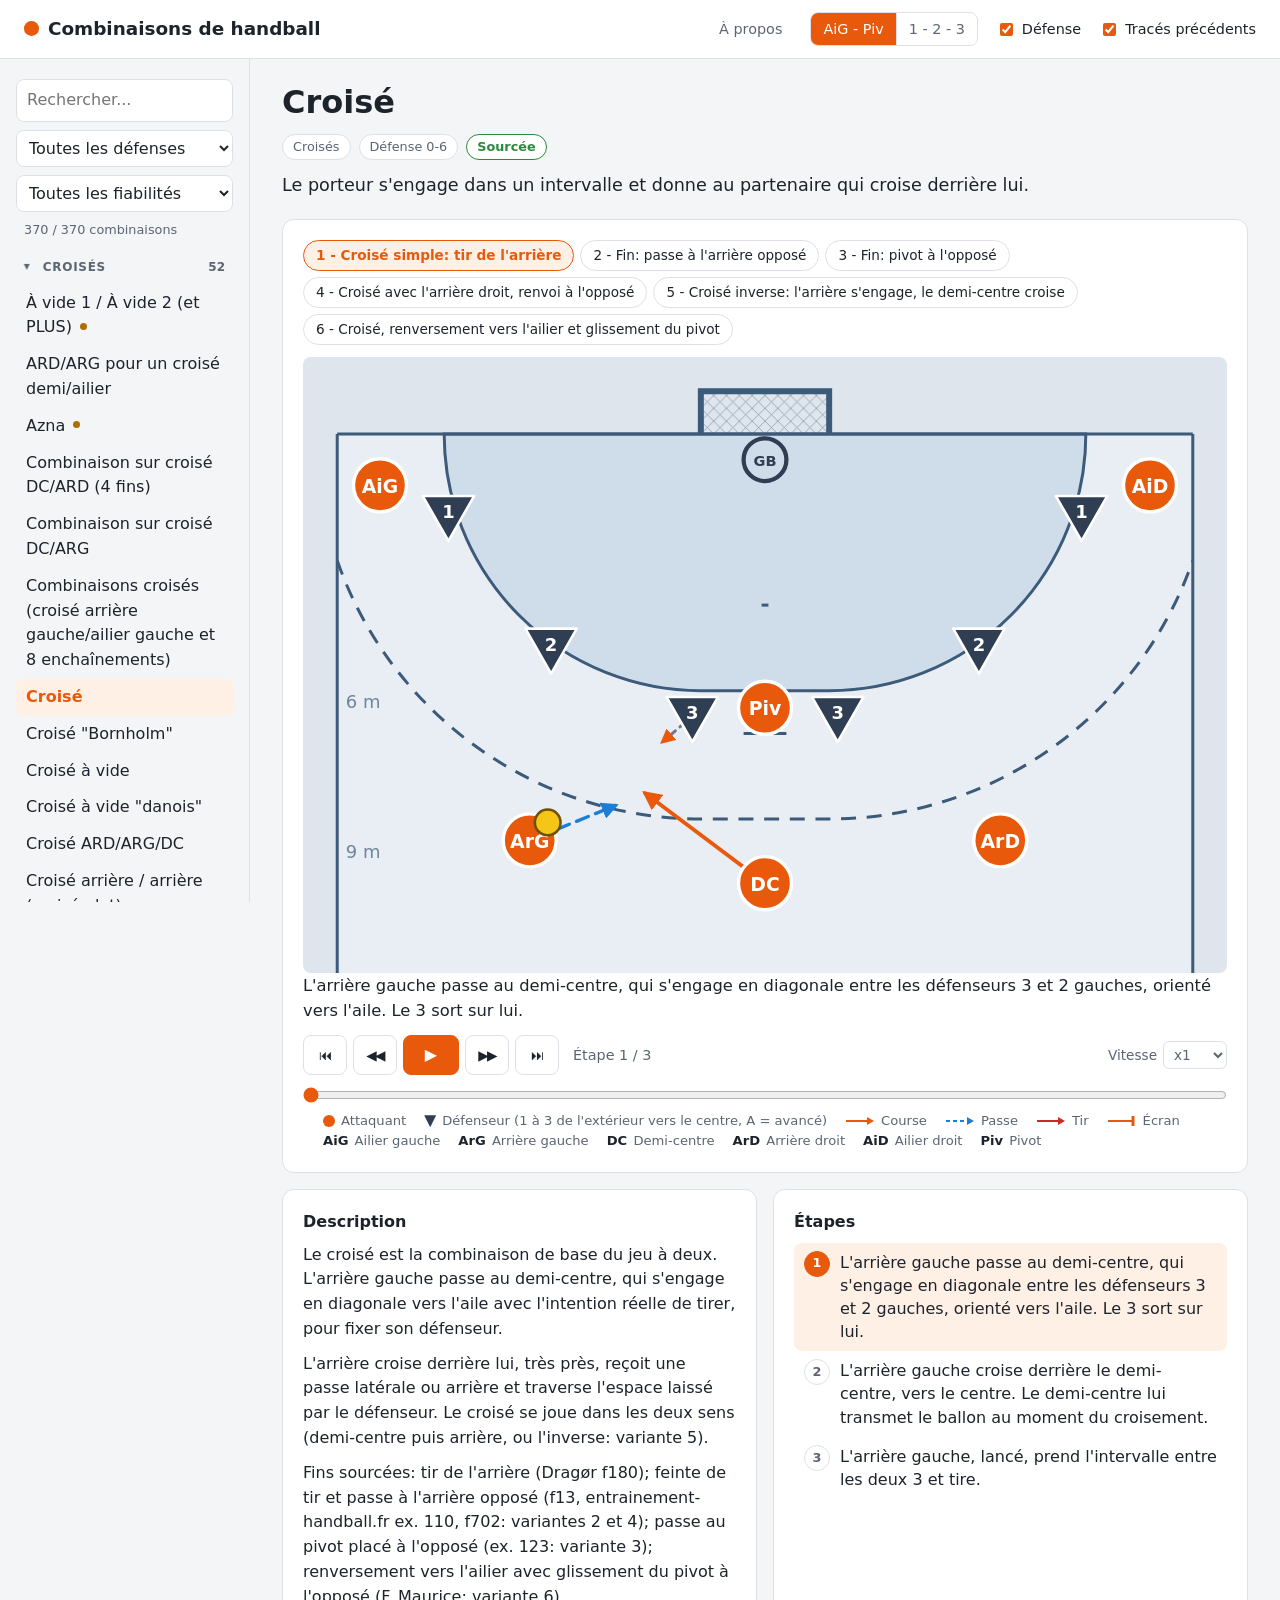
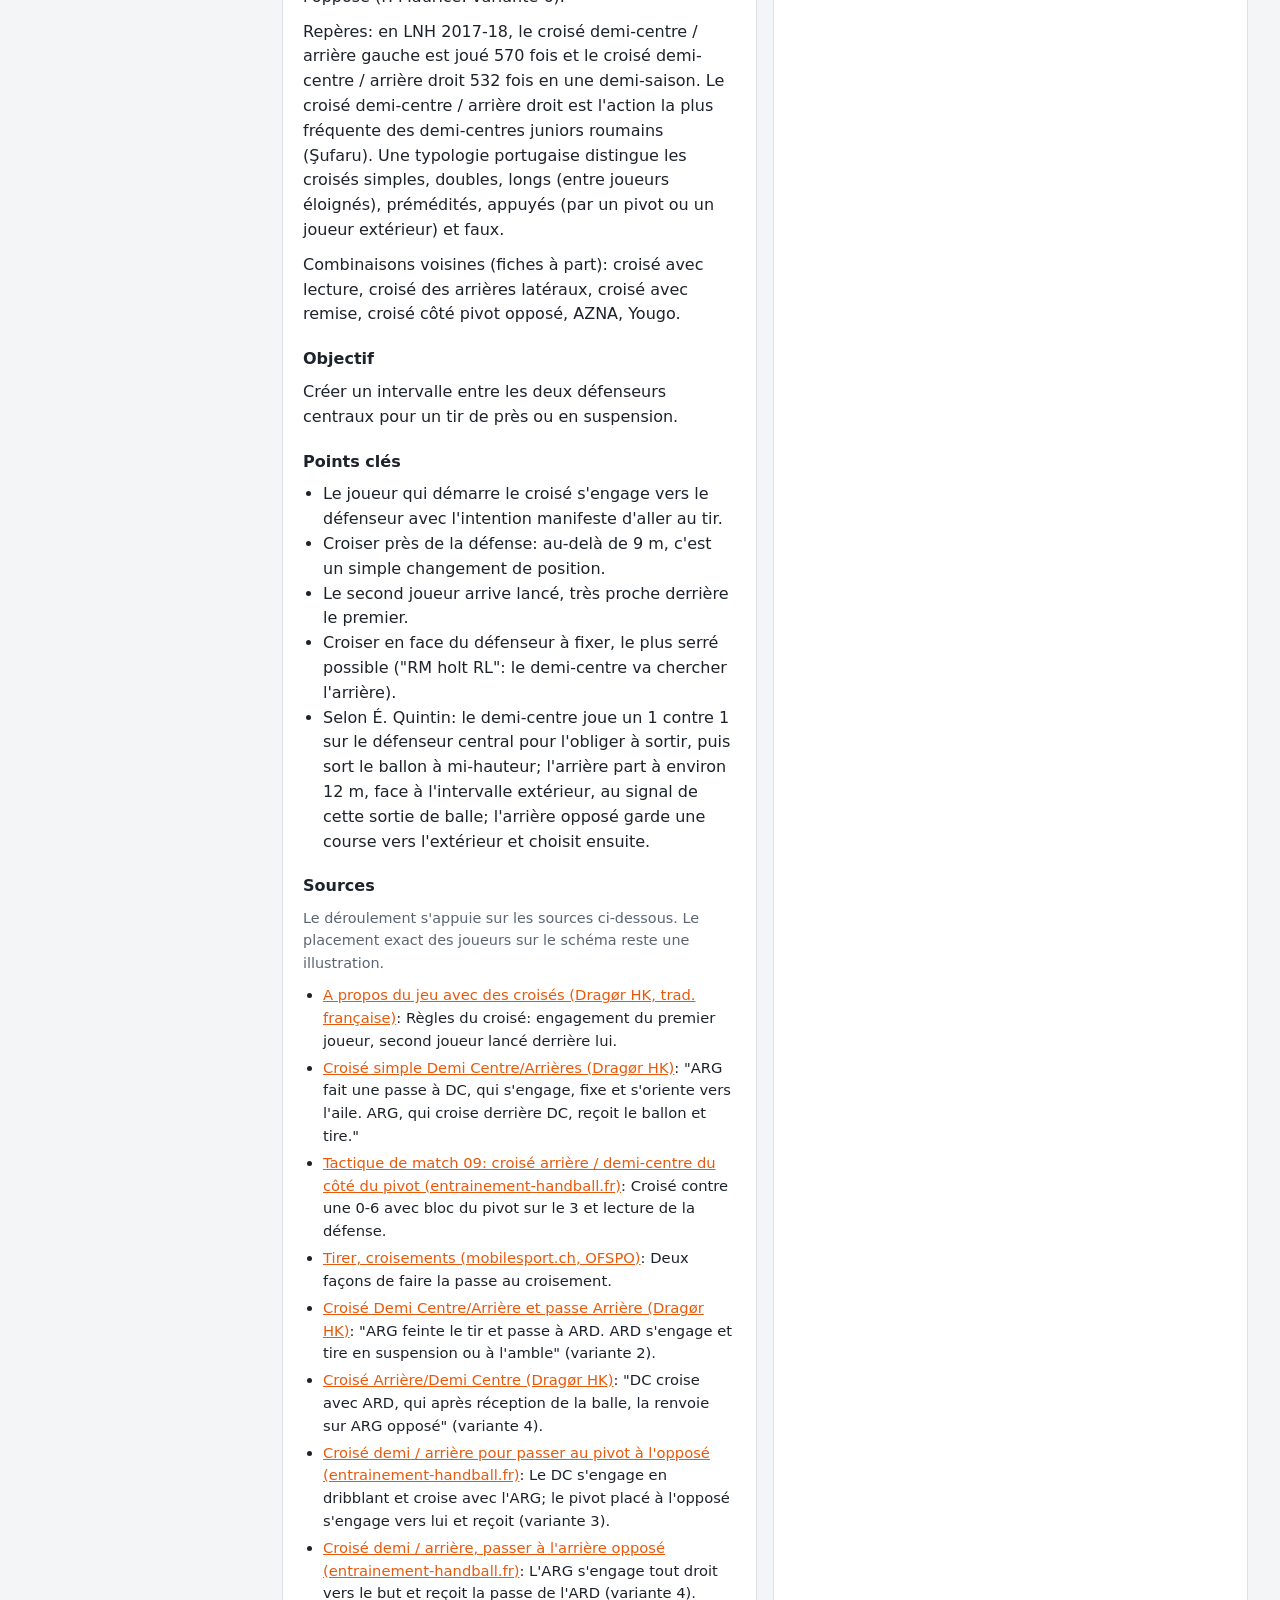
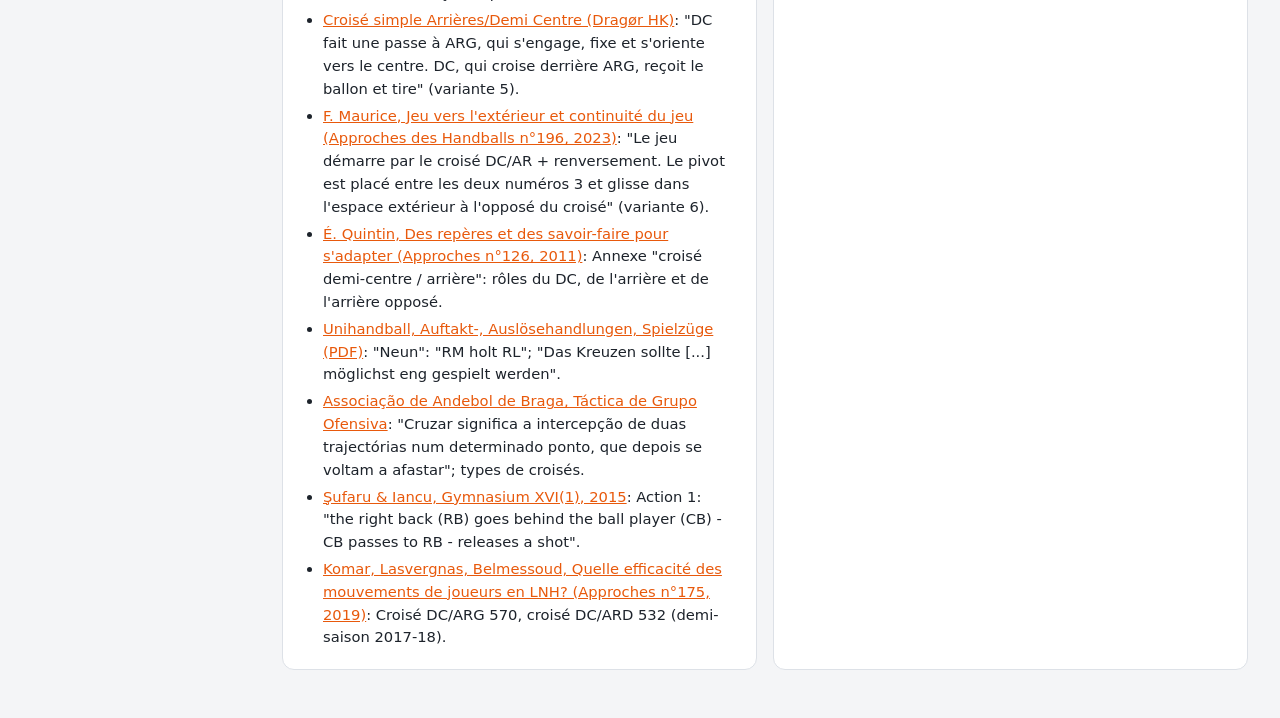
==== index.html @ 20e8c506 "Répertoire des combinaisons de handball avec schémas animés - 370 combinaisons et plus de 1000 varia" ====
<!doctype html>
<html lang="fr">
<head>
  <meta charset="utf-8">
  <meta name="viewport" content="width=device-width, initial-scale=1">
  <title>Combinaisons de handball</title>
  <meta name="description" content="Répertoire des combinaisons d'attaque en handball, avec schémas animés étape par étape.">
  <link rel="icon" href="data:image/svg+xml,<svg xmlns='http://www.w3.org/2000/svg' viewBox='0 0 32 32'><circle cx='16' cy='16' r='14' fill='%23e8590c'/><path d='M4 16h24M16 2c5 4 5 24 0 28M16 2c-5 4-5 24 0 28' stroke='white' stroke-width='2' fill='none'/></svg>">
  <link rel="stylesheet" href="css/style.css">
</head>
<body>
  <header class="entete">
    <button type="button" id="ouvrir-menu" class="bouton-menu" aria-controls="menu" aria-expanded="false">
      <svg viewBox="0 0 20 20" aria-hidden="true"><path d="M3 5h14M3 10h14M3 15h14"/></svg>
      Combinaisons
    </button>
    <h1><a href="./">Combinaisons de handball</a></h1>
    <div class="options">
      <a class="lien-a-propos" href="#a-propos">À propos</a>
      <div class="bascule" role="group" aria-label="Libellés des joueurs">
        <button type="button" data-libelles="postes">AiG - Piv</button>
        <button type="button" data-libelles="numeros">1 - 2 - 3</button>
      </div>
      <label class="case"><input type="checkbox" id="opt-defense"> Défense</label>
      <label class="case"><input type="checkbox" id="opt-traces"> <span class="long">Tracés précédents</span><span class="court">Tracés</span></label>
    </div>
  </header>

  <div class="mise-en-page">
    <nav class="menu" id="menu" aria-label="Combinaisons">
      <div class="menu-entete">
        <span>Combinaisons</span>
        <button type="button" id="fermer-menu" aria-label="Fermer la liste">
          <svg viewBox="0 0 20 20" aria-hidden="true"><path d="M5 5l10 10M15 5L5 15"/></svg>
        </button>
      </div>
      <input type="search" id="recherche" placeholder="Rechercher..." aria-label="Rechercher une combinaison">
      <select id="filtre-defense" aria-label="Filtrer par défense">
        <option value="">Toutes les défenses</option>
      </select>
      <select id="filtre-fiabilite" aria-label="Filtrer par fiabilité">
        <option value="">Toutes les fiabilités</option>
        <option value="sourcee">Sourcées</option>
        <option value="partielle">Partiellement sourcées</option>
        <option value="a-verifier">À vérifier</option>
      </select>
      <p id="compteur-liste" class="compteur-liste"></p>
      <div id="liste"></div>
      <a class="lien-a-propos-menu" href="#a-propos">À propos du site</a>
    </nav>

    <main class="contenu">
      <div id="vue-fiche">
      <div class="titre-bloc">
        <h2 id="titre"></h2>
        <p id="alias" class="alias"></p>
        <div id="meta" class="meta"></div>
        <p id="resume" class="resume"></p>
      </div>

      <section class="carte schema-carte" aria-label="Schéma animé">
        <div id="variantes" class="variantes" role="group" aria-label="Variantes"></div>
        <svg id="schema" viewBox="-10.8 -1.8 21.6 14.4" role="img" aria-label="Schéma de la combinaison sur un demi-terrain"></svg>
        <p id="texte-etape" class="texte-etape" aria-live="polite"></p>
        <div class="controles">
          <button type="button" id="debut" aria-label="Revenir au début" title="Début (Origine)">⏮</button>
          <button type="button" id="precedent" aria-label="Étape précédente" title="Étape précédente (flèche gauche)">◀◀</button>
          <button type="button" id="lecture" class="principal" aria-label="Lecture" title="Lecture / pause (Espace)">▶</button>
          <button type="button" id="suivant" aria-label="Étape suivante" title="Étape suivante (flèche droite)">▶▶</button>
          <button type="button" id="fin" aria-label="Aller à la fin" title="Fin (Fin)">⏭</button>
          <span id="compteur" class="compteur"></span>
          <label class="vitesse">Vitesse
            <select id="vitesse">
              <option value="0.5">x0,5</option>
              <option value="1">x1</option>
              <option value="1.5">x1,5</option>
              <option value="2">x2</option>
            </select>
          </label>
        </div>
        <input type="range" id="curseur" min="0" max="1" step="0.001" value="0" aria-label="Position dans l'animation">
        <ul class="legende">
          <li><span class="sym att"></span> Attaquant</li>
          <li><span class="sym def"></span> Défenseur (1 à 3 de l'extérieur vers le centre, A = avancé)</li>
          <li><svg viewBox="0 0 30 10"><line x1="1" y1="5" x2="24" y2="5" class="l-course"/><path d="M22 1 L29 5 L22 9z" class="l-course-f"/></svg> Course</li>
          <li><svg viewBox="0 0 30 10"><line x1="1" y1="5" x2="24" y2="5" class="l-passe"/><path d="M22 1 L29 5 L22 9z" class="l-passe-f"/></svg> Passe</li>
          <li><svg viewBox="0 0 30 10"><line x1="1" y1="5" x2="24" y2="5" class="l-tir"/><path d="M22 1 L29 5 L22 9z" class="l-tir-f"/></svg> Tir</li>
          <li><svg viewBox="0 0 30 10"><line x1="1" y1="5" x2="26" y2="5" class="l-course"/><line x1="26" y1="0" x2="26" y2="10" class="l-ecran"/></svg> Écran</li>
        </ul>
        <ul id="legende-postes" class="legende-postes"></ul>
      </section>

      <div class="grille">
        <section class="carte">
          <h3>Description</h3>
          <div id="description"></div>
          <h3>Objectif</h3>
          <p id="objectif"></p>
          <h3>Points clés</h3>
          <ul id="points"></ul>
          <h3>Sources</h3>
          <p id="fiabilite-texte" class="fiabilite-texte"></p>
          <ul id="sources" class="sources"></ul>
        </section>
        <section class="carte">
          <h3>Étapes</h3>
          <ol id="etapes" class="etapes"></ol>
        </section>
      </div>
      </div>

      <article id="vue-a-propos" class="a-propos" hidden>
        <h2>À propos</h2>
        <p class="resume">Ce site recense les combinaisons d'attaque placée du handball, avec pour chacune une description, ses variantes et un schéma animé étape par étape.</p>

        <div class="stats" aria-label="Contenu du site">
          <div><b data-stat="fiches"></b><span>combinaisons</span></div>
          <div><b data-stat="variantes"></b><span>variantes</span></div>
          <div><b data-stat="sourcees"></b><span>suivent une source pas à pas</span></div>
          <div><b data-stat="liens"></b><span>pages citées en source</span></div>
        </div>

        <section class="carte">
          <h3>Ce que contient le site</h3>
          <p>Les combinaisons sont rangées en <span data-stat="categories"></span> catégories: croisés, jeu avec le pivot, écrans et blocs, ailiers, circulation, systèmes complets, combinaisons à nom de pays, jeu contre les défenses 5-1, 3-2-1 et 4-2 et contre une défense individuelle, jets francs et remises en jeu, supériorité numérique (dont le 7 contre 6) et infériorité numérique.</p>
          <p>Beaucoup de combinaisons ont plusieurs fins: elles apparaissent en variantes au-dessus du schéma. Certaines variantes jouent contre une autre défense ou partent d'un autre porteur que la variante 1.</p>
        </section>

        <section class="carte">
          <h3>Lire un schéma</h3>
          <ul>
            <li>Le but est en haut. La gauche et la droite sont celles des attaquants, qui font face au but.</li>
            <li>Les attaquants sont des ronds orange. Les libellés sont au choix, en haut de la page: postes (AiG, ArG, DC, ArD, AiD, Piv) ou numéros (1 ailier gauche, 2 arrière gauche, 3 demi-centre, 4 arrière droit, 5 ailier droit, 6 pivot; 7 pour le 7e joueur de champ).</li>
            <li>Les défenseurs sont des triangles, numérotés de 1 (extérieur) à 3 (centre) de chaque côté. "A" désigne l'avancé d'une défense 5-1 ou 3-2-1, ou les deux avancés d'une 4-2. Dans les textes, "le 2 gauche" est le défenseur numéro 2 situé à la gauche de l'attaque.</li>
            <li>Flèche pleine: course. Flèche en tirets bleus: passe. Flèche rouge: tir. Trait en T au bout d'une course: écran ou bloc.</li>
            <li>Les commandes sous le schéma permettent de lire, de mettre en pause, d'avancer ou de reculer d'une étape, et le curseur de rembobiner. Au clavier: Espace, flèche gauche et flèche droite. Cliquer sur une étape de la liste la rejoue.</li>
            <li>Les joueurs exclus (supériorité ou infériorité numérique) ne sont pas affichés.</li>
          </ul>
        </section>

        <section class="carte">
          <h3>Fiabilité des fiches</h3>
          <p>Chaque fiche porte un badge:</p>
          <ul>
            <li><b class="ok">Sourcée</b>: le déroulement suit une source qui le décrit étape par étape.</li>
            <li><b class="moyen">Partiellement sourcée</b>: les sources confirment le principe, mais une partie est reconstituée (source très courte, forum, schéma illisible). La description dit ce qui a été interprété.</li>
          </ul>
          <p>Dans tous les cas:</p>
          <ul>
            <li>Le placement exact des joueurs est une illustration: les sources décrivent qui court où et qui passe à qui, rarement à quel mètre près.</li>
            <li>Beaucoup de fiches danoises et allemandes nomment les défenseurs du point de vue de la défense. Elles ont été converties vers la gauche et la droite de l'attaque. Quand le texte d'une source contredit son schéma, la fiche suit le schéma et le signale.</li>
            <li>Quelques variantes s'arrêtent sans tir, quand la source ne décrit pas de fin.</li>
            <li>Les noms varient d'un club à l'autre: une même combinaison peut porter plusieurs noms (indiqués sous le titre), et un même nom peut désigner des combinaisons différentes (signalé dans la description).</li>
          </ul>
        </section>

        <section class="carte">
          <h3>D'où viennent les combinaisons</h3>
          <ul>
            <li><b>Danemark</b>: les fiches d'entraînement du club Dragør HK (Werner Fog-Hansen), dont la plupart ont été traduites en français par des clubs français, et leurs versions danoise et anglaise.</li>
            <li><b>France</b>: la revue technique de la Fédération française de handball, "Approches du Handball" (n°108 à 214), les fiches "Tactique de match" d'entrainement-handball.fr, la série "C'est quoi...?" de Bogny Handball, des fiches de ligues et de comités.</li>
            <li><b>Allemagne</b>: handballtraining.de, les archives de handballhaus.de, des documents de formation d'entraîneurs (fédération de Bavière, Unihandball) et le forum handballecke.de.</li>
            <li><b>Espagne</b>: les travaux de Juan de Dios Román Seco et de Juan Antón, des articles de e-balonmano.com et de la fédération madrilène, l'analyse de la sélection espagnole, des forums d'entraîneurs.</li>
            <li><b>République tchèque et Europe du Nord</b>: un mémoire de l'Université Charles de Prague sur les combinaisons de 6 équipes de 1re division, des publications d'entraîneurs scandinaves et des articles scientifiques.</li>
          </ul>
          <p>Chaque fiche liste ses sources, avec un lien et ce que dit la source. Sites les plus cités:</p>
          <ul id="liste-domaines" class="domaines"></ul>
        </section>

        <section class="carte">
          <h3>Limites</h3>
          <ul>
            <li>Les numéros 1 à 107 d'"Approches du Handball", les fiches payantes d'entrainement-handball.fr et les vidéos n'ont pas pu être exploités.</li>
            <li>Certains liens (forum balonmano.mforos.com, calheat.com) refusent les robots mais s'ouvrent normalement dans un navigateur. Les pages de handballhaus.de, site fermé, sont citées via leurs archives.</li>
            <li>Des combinaisons sont citées par leur nom dans les sources, sans description exploitable. Elles n'ont donc pas de fiche:</li>
          </ul>
          <p class="noms-sans-fiche">La Pamela, La Hongroise, La Banban, Göteborg, La Peaky, Yago Ciseaux, La Six à gauche (entrainement-handball.fr); Hep, London, Essen, Centrale, Islandais, Spanish, Double espagnol, criss/cross, Serbe, Sousse, Sortie poste pivot ("Approches du Handball"); la danesa, la polaca, fai-fai (forum espagnol); Check-Kreuzen, Polen H10, Freiwurf Tschechoslowakei 1970, Leipzig D09, Rostock rotieren 2 à 7, Russe, Jugo, Döner (sources allemandes); Kung-Fu arrière-ailier et ailier-arrière, et une dizaine d'autres fiches payantes.</p>
          <p>Si tu connais l'une d'elles, ou si une fiche ne correspond pas à ce qui se joue dans ton club, signale-le.</p>
        </section>

        <section class="carte">
          <h3>Proposer une correction</h3>
          <p>Les données du site sont dans le dépôt GitHub: <a href="https://github.com/cesar-lizurey/combinaisons-handball">github.com/cesar-lizurey/combinaisons-handball</a>. Pour signaler une erreur, proposer une variante ou une combinaison manquante, ouvre un ticket dans <a href="https://github.com/cesar-lizurey/combinaisons-handball/issues">l'onglet "Issues"</a>, en précisant la fiche et, si possible, ta source. Le README du dépôt explique le format des fiches.</p>
        </section>
      </article>
    </main>
  </div>

  <script src="js/config.js"></script>
  <script src="js/combinaisons.js"></script>
  <!-- Lots supplémentaires: chaque fichier fait window.COMBINAISONS.push(...) -->
  <script src="js/donnees/lot-1a.js"></script>
  <script src="js/donnees/lot-2.js"></script>
  <script src="js/donnees/lot-3a.js"></script>
  <script src="js/donnees/lot-4a.js"></script>
  <script src="js/donnees/lot-5a.js"></script>
  <script src="js/donnees/lot-6a.js"></script>
  <script src="js/donnees/lot-7a.js"></script>
  <script src="js/donnees/lot-9a.js"></script>
  <script src="js/donnees/lot-8a.js"></script>
  <script src="js/donnees/lot-7b.js"></script>
  <script src="js/donnees/lot-1b.js"></script>
  <script src="js/donnees/lot-9b.js"></script>
  <script src="js/donnees/lot-8b.js"></script>
  <script src="js/donnees/lot-6b.js"></script>
  <script src="js/donnees/lot-5b.js"></script>
  <script src="js/donnees/lot-3b.js"></script>
  <script src="js/donnees/lot-4b.js"></script>
  <script src="js/app.js"></script>
</body>
</html>
---- css/style.css ----
:root {
  --fond: #f4f5f7;
  --surface: #ffffff;
  --texte: #1d232b;
  --texte-doux: #5b6573;
  --bordure: #dde1e7;
  --accent: #e8590c;
  --accent-doux: #fff0e6;

  --sol: #e9eef4;
  --sol-ext: #dfe5ec;
  --zone: #cfdcea;
  --ligne: #3c5a7a;
  --attaque: #e8590c;
  --attaque-texte: #ffffff;
  --defense: #2f3e52;
  --defense-texte: #ffffff;
  --ballon: #f5c518;
  --ballon-bord: #6b5300;
  --passe: #1c7ed6;
  --tir: #c92a2a;
  --course-def: #6c7a8c;
  --ok: #2b8a3e;
  --moyen: #b06d00;
  --alerte: #c92a2a;
}

@media (prefers-color-scheme: dark) {
  :root:not([data-theme="light"]) {
    --fond: #12161c;
    --surface: #1b2129;
    --texte: #e6e9ee;
    --texte-doux: #9aa5b3;
    --bordure: #2c3540;
    --accent: #ff8a3d;
    --accent-doux: #3a2617;

    --sol: #1f2a36;
    --sol-ext: #18212b;
    --zone: #284057;
    --ligne: #a9c1db;
    --attaque: #ff7a2e;
    --attaque-texte: #1a1009;
    --defense: #c9d3df;
    --defense-texte: #18212b;
    --ballon: #ffd43b;
    --ballon-bord: #2b2200;
    --passe: #4dabf7;
    --tir: #ff6b6b;
    --course-def: #8b98a8;
    --ok: #69db7c;
    --moyen: #ffc078;
    --alerte: #ff8787;
  }
}

:root[data-theme="dark"] {
  --fond: #12161c;
  --surface: #1b2129;
  --texte: #e6e9ee;
  --texte-doux: #9aa5b3;
  --bordure: #2c3540;
  --accent: #ff8a3d;
  --accent-doux: #3a2617;
  --sol: #1f2a36;
  --sol-ext: #18212b;
  --zone: #284057;
  --ligne: #a9c1db;
  --attaque: #ff7a2e;
  --attaque-texte: #1a1009;
  --defense: #c9d3df;
  --defense-texte: #18212b;
  --ballon: #ffd43b;
  --ballon-bord: #2b2200;
  --passe: #4dabf7;
  --tir: #ff6b6b;
  --course-def: #8b98a8;
  --ok: #69db7c;
  --moyen: #ffc078;
  --alerte: #ff8787;
}

* { box-sizing: border-box; }

body {
  margin: 0;
  background: var(--fond);
  color: var(--texte);
  font: 16px/1.55 system-ui, -apple-system, "Segoe UI", Roboto, sans-serif;
}

button, input, select { font: inherit; color: inherit; }

/* ---------- En-tête ---------- */

.entete {
  display: flex;
  flex-wrap: wrap;
  align-items: center;
  justify-content: space-between;
  gap: 12px 24px;
  padding: 12px 24px;
  background: var(--surface);
  border-bottom: 1px solid var(--bordure);
  position: sticky;
  top: 0;
  z-index: 10;
}
.entete h1 { margin: 0; font-size: 1.15rem; }
.entete h1 a { color: inherit; text-decoration: none; }
.entete h1 a::before {
  content: "";
  display: inline-block;
  width: 0.8em; height: 0.8em;
  margin-right: 0.5em;
  border-radius: 50%;
  background: var(--accent);
  vertical-align: -0.05em;
}
.options { display: flex; flex-wrap: wrap; align-items: center; gap: 10px 18px; }

.bascule { display: inline-flex; border: 1px solid var(--bordure); border-radius: 8px; overflow: hidden; }
.bascule button {
  border: 0; background: transparent; padding: 5px 12px; cursor: pointer;
  font-size: 0.9rem; color: var(--texte-doux);
}
.bascule button + button { border-left: 1px solid var(--bordure); }
.bascule button[aria-pressed="true"] { background: var(--accent); color: #fff; }

.case { display: inline-flex; align-items: center; gap: 6px; font-size: 0.9rem; cursor: pointer; }
.case input { accent-color: var(--accent); }

/* ---------- Mise en page ---------- */

.mise-en-page {
  display: grid;
  grid-template-columns: 250px minmax(0, 1fr);
  max-width: 1280px;
  margin: 0 auto;
}

.menu {
  position: sticky;
  top: 57px;
  align-self: start;
  height: calc(100vh - 57px);
  overflow-y: auto;
  padding: 20px 16px;
  border-right: 1px solid var(--bordure);
}
.menu input[type="search"] {
  width: 100%;
  padding: 8px 10px;
  border: 1px solid var(--bordure);
  border-radius: 8px;
  background: var(--surface);
}
.menu select {
  width: 100%;
  margin-top: 8px;
  padding: 7px 8px;
  border: 1px solid var(--bordure);
  border-radius: 8px;
  background: var(--surface);
}
.compteur-liste { margin: 8px 8px 0; font-size: 0.8rem; color: var(--texte-doux); }
.menu summary {
  display: flex;
  align-items: center;
  justify-content: space-between;
  gap: 8px;
  margin: 14px 0 4px;
  padding: 4px 8px;
  border-radius: 6px;
  cursor: pointer;
  font-size: 0.75rem;
  font-weight: 700;
  text-transform: uppercase;
  letter-spacing: 0.06em;
  color: var(--texte-doux);
  list-style: none;
}
.menu summary::-webkit-details-marker { display: none; }
.menu summary::before { content: "▸"; margin-right: 4px; transition: transform 0.15s; }
.menu details[open] > summary::before { transform: rotate(90deg); }
.menu summary span:first-child { flex: 1; }
.menu summary:hover { background: var(--sol); }
.menu summary .nb { font-weight: 600; letter-spacing: 0; }
.menu ul { list-style: none; margin: 0; padding: 0; }
.menu a {
  display: block;
  padding: 6px 10px;
  border-radius: 6px;
  color: inherit;
  text-decoration: none;
}
.menu a:hover { background: var(--sol); }
.menu a[aria-current="true"] { background: var(--accent-doux); color: var(--accent); font-weight: 600; }
.menu .vide { color: var(--texte-doux); font-size: 0.9rem; padding: 0 8px; }

.contenu { padding: 24px 32px 48px; min-width: 0; }

.titre-bloc h2 { margin: 0; font-size: 2rem; line-height: 1.2; }
.alias { margin: 4px 0 0; color: var(--texte-doux); font-style: italic; }
.meta { display: flex; flex-wrap: wrap; gap: 8px; margin: 12px 0; }
.puce {
  padding: 2px 10px;
  border-radius: 999px;
  border: 1px solid var(--bordure);
  font-size: 0.8rem;
  color: var(--texte-doux);
  background: var(--surface);
}
.puce.fiabilite { cursor: pointer; font-weight: 600; }
.puce.fiabilite.sourcee { color: var(--ok); border-color: var(--ok); }
.puce.fiabilite.partielle { color: var(--moyen); border-color: var(--moyen); }
.puce.fiabilite.a-verifier { color: var(--alerte); border-color: var(--alerte); }

.menu .marque {
  display: inline-block;
  width: 7px; height: 7px;
  margin-left: 8px;
  border-radius: 50%;
  vertical-align: 0.15em;
}
.marque.partielle { background: var(--moyen); }
.marque.a-verifier { background: var(--alerte); }

.fiabilite-texte { color: var(--texte-doux); font-size: 0.9rem; }
.sources { font-size: 0.92rem; }
.sources li + li { margin-top: 4px; }
.sources a { color: var(--accent); }

.resume { font-size: 1.1rem; margin: 0 0 20px; max-width: 70ch; }

.carte {
  background: var(--surface);
  border: 1px solid var(--bordure);
  border-radius: 12px;
  padding: 20px;
}
.carte h3 { margin: 0 0 8px; font-size: 1rem; }
.carte h3:not(:first-child) { margin-top: 20px; }
.carte p { margin: 0 0 10px; }
.carte ul { margin: 0; padding-left: 20px; }
.carte ul + p { margin-top: 12px; }

.grille {
  display: grid;
  grid-template-columns: repeat(2, minmax(0, 1fr));
  gap: 16px;
  margin-top: 16px;
}

/* ---------- Schéma ---------- */

.variantes { display: flex; flex-wrap: wrap; gap: 6px; margin-bottom: 12px; }
.variantes[hidden] { display: none; }
.variantes button {
  border: 1px solid var(--bordure);
  background: transparent;
  border-radius: 999px;
  padding: 4px 12px;
  font-size: 0.85rem;
  cursor: pointer;
}
.variantes button[aria-pressed="true"] { border-color: var(--accent); background: var(--accent-doux); color: var(--accent); font-weight: 600; }

#schema { display: block; width: 100%; height: auto; border-radius: 8px; user-select: none; }

.sol-ext { fill: var(--sol-ext); }
.sol { fill: var(--sol); }
.zone { fill: var(--zone); stroke: var(--ligne); stroke-width: 0.07; }
.ligne { fill: none; stroke: var(--ligne); stroke-width: 0.07; }
.ligne.neuf { stroke-dasharray: 0.35 0.25; }
.but { fill: url(#filet); }
.filet { stroke: var(--ligne); stroke-width: 0.02; opacity: 0.5; }
.poteaux { fill: none; stroke: var(--ligne); stroke-width: 0.14; }
.cote { font-size: 0.42px; fill: var(--ligne); opacity: 0.7; }

.traces path, .traces line { fill: none; stroke-linecap: round; }
.course.att { stroke: var(--attaque); stroke-width: 0.09; }
.course.def { stroke: var(--course-def); stroke-width: 0.07; stroke-dasharray: 0.12 0.14; }
.passe { stroke: var(--passe); stroke-width: 0.08; stroke-dasharray: 0.3 0.18; }
.tir { stroke: var(--tir); stroke-width: 0.1; }
.ecran { stroke: var(--attaque); stroke-width: 0.16; }
.mk-course { fill: var(--attaque); }
.mk-passe { fill: var(--passe); }
.mk-tir { fill: var(--tir); }
.traces.anciennes { opacity: 0.22; }

.joueur text {
  text-anchor: middle;
  dominant-baseline: central;
  font-weight: 700;
  pointer-events: none;
}
.attaquant circle { fill: var(--attaque); stroke: var(--surface); stroke-width: 0.08; }
.attaquant text { fill: var(--attaque-texte); font-size: 0.44px; }
#schema.numeros .attaquant text { font-size: 0.62px; }
.defenseur path { fill: var(--defense); stroke: var(--surface); stroke-width: 0.06; }
.defenseur text { fill: var(--defense-texte); font-size: 0.42px; }
.gardien circle { fill: none; stroke: var(--defense); stroke-width: 0.1; }
.gardien text { fill: var(--defense); font-size: 0.34px; }
.sans-defense .defenseur, .sans-defense .gardien { display: none; }

.ballon { fill: var(--ballon); stroke: var(--ballon-bord); stroke-width: 0.06; }

.texte-etape {
  min-height: 3.2em;
  margin: 14px 0 8px;
  font-size: 1.02rem;
}

.controles { display: flex; flex-wrap: wrap; align-items: center; gap: 6px; }
.controles button {
  min-width: 44px;
  height: 40px;
  padding: 0 10px;
  border: 1px solid var(--bordure);
  border-radius: 8px;
  background: var(--surface);
  cursor: pointer;
  font-size: 0.85rem;
  letter-spacing: -0.12em;
}
.controles button:hover { border-color: var(--accent); }
.controles button.principal { background: var(--accent); border-color: var(--accent); color: #fff; min-width: 56px; letter-spacing: 0; font-size: 1rem; }
.compteur { margin-left: 8px; color: var(--texte-doux); font-variant-numeric: tabular-nums; font-size: 0.9rem; }
.vitesse { margin-left: auto; font-size: 0.85rem; color: var(--texte-doux); display: inline-flex; align-items: center; gap: 6px; }
.vitesse select { padding: 4px 6px; border: 1px solid var(--bordure); border-radius: 6px; background: var(--surface); }

#curseur { width: 100%; margin: 12px 0 4px; accent-color: var(--accent); }

.legende, .legende-postes {
  display: flex;
  flex-wrap: wrap;
  gap: 6px 18px;
  list-style: none;
  margin: 10px 0 0;
  padding: 0;
  font-size: 0.82rem;
  color: var(--texte-doux);
}
.legende li { display: inline-flex; align-items: center; gap: 6px; }
.legende svg { width: 30px; height: 10px; }
.legende .sym { display: inline-block; width: 12px; height: 12px; }
.legende .sym.att { background: var(--attaque); border-radius: 50%; }
.legende .sym.def { background: var(--defense); clip-path: polygon(0 0, 100% 0, 50% 100%); }
.l-course { stroke: var(--attaque); stroke-width: 2; }
.l-course-f { fill: var(--attaque); }
.l-passe { stroke: var(--passe); stroke-width: 2; stroke-dasharray: 4 3; }
.l-passe-f { fill: var(--passe); }
.l-tir { stroke: var(--tir); stroke-width: 2; }
.l-tir-f { fill: var(--tir); }
.l-ecran { stroke: var(--attaque); stroke-width: 3; }
.legende-postes b { color: var(--texte); margin-right: 2px; }

/* ---------- Étapes ---------- */

.etapes { margin: 0; padding: 0; list-style: none; counter-reset: etape; }
.etapes li { counter-increment: etape; }
.etapes button {
  display: flex;
  gap: 10px;
  width: 100%;
  text-align: left;
  padding: 8px 10px;
  border: 0;
  border-radius: 8px;
  background: transparent;
  cursor: pointer;
  line-height: 1.45;
}
.etapes button::before {
  content: counter(etape);
  flex: none;
  width: 24px; height: 24px;
  border-radius: 50%;
  display: grid;
  place-items: center;
  font-size: 0.8rem;
  font-weight: 700;
  border: 1px solid var(--bordure);
  color: var(--texte-doux);
}
.etapes button:hover { background: var(--sol); }
.etapes li.faite button::before { background: var(--sol); }
.etapes li.active button { background: var(--accent-doux); }
.etapes li.active button::before { background: var(--accent); border-color: var(--accent); color: #fff; }

/* ---------- À propos ---------- */

.lien-a-propos {
  color: var(--texte-doux);
  text-decoration: none;
  font-size: 0.9rem;
  padding: 5px 10px;
  border-radius: 8px;
}
.lien-a-propos:hover { color: var(--texte); background: var(--sol); }
.lien-a-propos[aria-current="true"] { color: var(--accent); background: var(--accent-doux); font-weight: 600; }

.a-propos { max-width: 860px; }
.a-propos h2 { margin: 0 0 8px; font-size: 2rem; }
.a-propos .carte + .carte { margin-top: 16px; }
.a-propos .carte ul { padding-left: 20px; }
.a-propos .carte li + li { margin-top: 6px; }
.a-propos a { color: var(--accent); }
.a-propos b.ok { color: var(--ok); }
.a-propos b.moyen { color: var(--moyen); }

.stats {
  display: grid;
  grid-template-columns: repeat(4, minmax(0, 1fr));
  gap: 12px;
  margin: 0 0 20px;
}
.stats > div {
  background: var(--surface);
  border: 1px solid var(--bordure);
  border-radius: 12px;
  padding: 14px 16px;
}
.stats b { display: block; font-size: 1.8rem; line-height: 1.1; color: var(--accent); font-variant-numeric: tabular-nums; }
.stats span { font-size: 0.85rem; color: var(--texte-doux); }

.a-propos .domaines {
  list-style: none;
  padding: 0;
  display: grid;
  grid-template-columns: repeat(2, minmax(0, 1fr));
  gap: 4px 24px;
  font-size: 0.9rem;
}
.a-propos .domaines li { display: flex; justify-content: space-between; gap: 8px; margin: 0; border-bottom: 1px solid var(--bordure); padding: 3px 0; }
.a-propos .domaines li + li { margin-top: 0; }
.a-propos .domaines .nb, .a-propos .domaines .autres { color: var(--texte-doux); }
.noms-sans-fiche { font-size: 0.9rem; color: var(--texte-doux); }

/* ---------- Liste en plein écran (mobile) ---------- */

.bouton-menu, .menu-entete, .lien-a-propos-menu, .case .court { display: none; }
.bouton-menu svg, .menu-entete svg {
  width: 20px; height: 20px;
  fill: none; stroke: currentColor; stroke-width: 2; stroke-linecap: round;
}

/* ---------- Petits écrans ---------- */

@media (max-width: 900px) {
  .mise-en-page { grid-template-columns: minmax(0, 1fr); }

  .entete { padding: 10px 16px; position: static; gap: 10px 12px; }
  .entete h1 { font-size: 1rem; flex: 1; min-width: 0; }
  .bouton-menu {
    display: inline-flex;
    align-items: center;
    gap: 8px;
    height: 44px;
    padding: 0 14px;
    border: 1px solid var(--bordure);
    border-radius: 10px;
    background: var(--surface);
    font-weight: 600;
    cursor: pointer;
  }
  .options { width: 100%; justify-content: space-between; gap: 8px; }
  .options .lien-a-propos { display: none; }
  .bascule button { min-height: 40px; }
  .case { min-height: 40px; }
  .case .long { display: none; }
  .case .court { display: inline; }

  /* La liste devient un panneau plein écran, ouvert par le bouton « Combinaisons ». */
  .menu {
    display: none;
    position: fixed;
    inset: 0;
    z-index: 30;
    height: 100%;
    overflow-y: auto;
    padding: 0 16px 32px;
    border: 0;
    background: var(--fond);
  }
  body.menu-ouvert { overflow: hidden; }
  body.menu-ouvert .menu { display: block; }
  .menu-entete {
    display: flex;
    align-items: center;
    justify-content: space-between;
    position: sticky;
    top: 0;
    z-index: 1;
    margin: 0 -16px 8px;
    padding: 8px 8px 8px 16px;
    background: var(--fond);
    border-bottom: 1px solid var(--bordure);
    font-weight: 700;
  }
  #fermer-menu {
    width: 44px; height: 44px;
    display: grid; place-items: center;
    border: 0; border-radius: 10px;
    background: transparent;
    cursor: pointer;
  }
  .menu input[type="search"], .menu select { min-height: 44px; }
  .menu input[type="search"] { position: sticky; top: 61px; z-index: 1; box-shadow: 0 -8px 0 var(--fond), 0 8px 0 var(--fond); }
  .menu a { display: flex; align-items: center; min-height: 44px; padding: 8px 10px; }
  .menu summary { min-height: 44px; margin: 6px 0 2px; }
  .lien-a-propos-menu { display: block; margin-top: 20px; color: var(--accent); }

  .contenu { padding: 16px 16px 40px; }
  .titre-bloc h2 { font-size: 1.6rem; }
  .resume { font-size: 1rem; margin-bottom: 14px; }

  /* Schéma sur toute la largeur, variantes sur une ligne qui défile. */
  .schema-carte { margin: 0 -16px; padding: 12px 8px 16px; border-radius: 0; border-left: 0; border-right: 0; }
  .variantes {
    flex-wrap: nowrap;
    overflow-x: auto;
    margin: 0 -8px 10px;
    padding: 0 8px 6px;
    scroll-snap-type: x proximity;
  }
  .variantes button { flex: none; white-space: nowrap; min-height: 40px; scroll-snap-align: start; }
  .texte-etape { margin: 10px 4px 8px; }
  .controles { gap: 6px; padding: 0 4px; }
  .controles button { min-width: 48px; height: 44px; }
  .vitesse { margin-left: 0; }
  .legende, .legende-postes { padding: 0 4px; }

  .grille { grid-template-columns: minmax(0, 1fr); }
  .grille > .carte:last-child { order: -1; } /* les étapes avant la description */
  .carte:not(.schema-carte) { padding: 16px; }
  .etapes button { min-height: 44px; }
  .vitesse select { min-height: 40px; }
  .stats { grid-template-columns: repeat(2, minmax(0, 1fr)); }
  .a-propos .domaines { grid-template-columns: minmax(0, 1fr); }
}
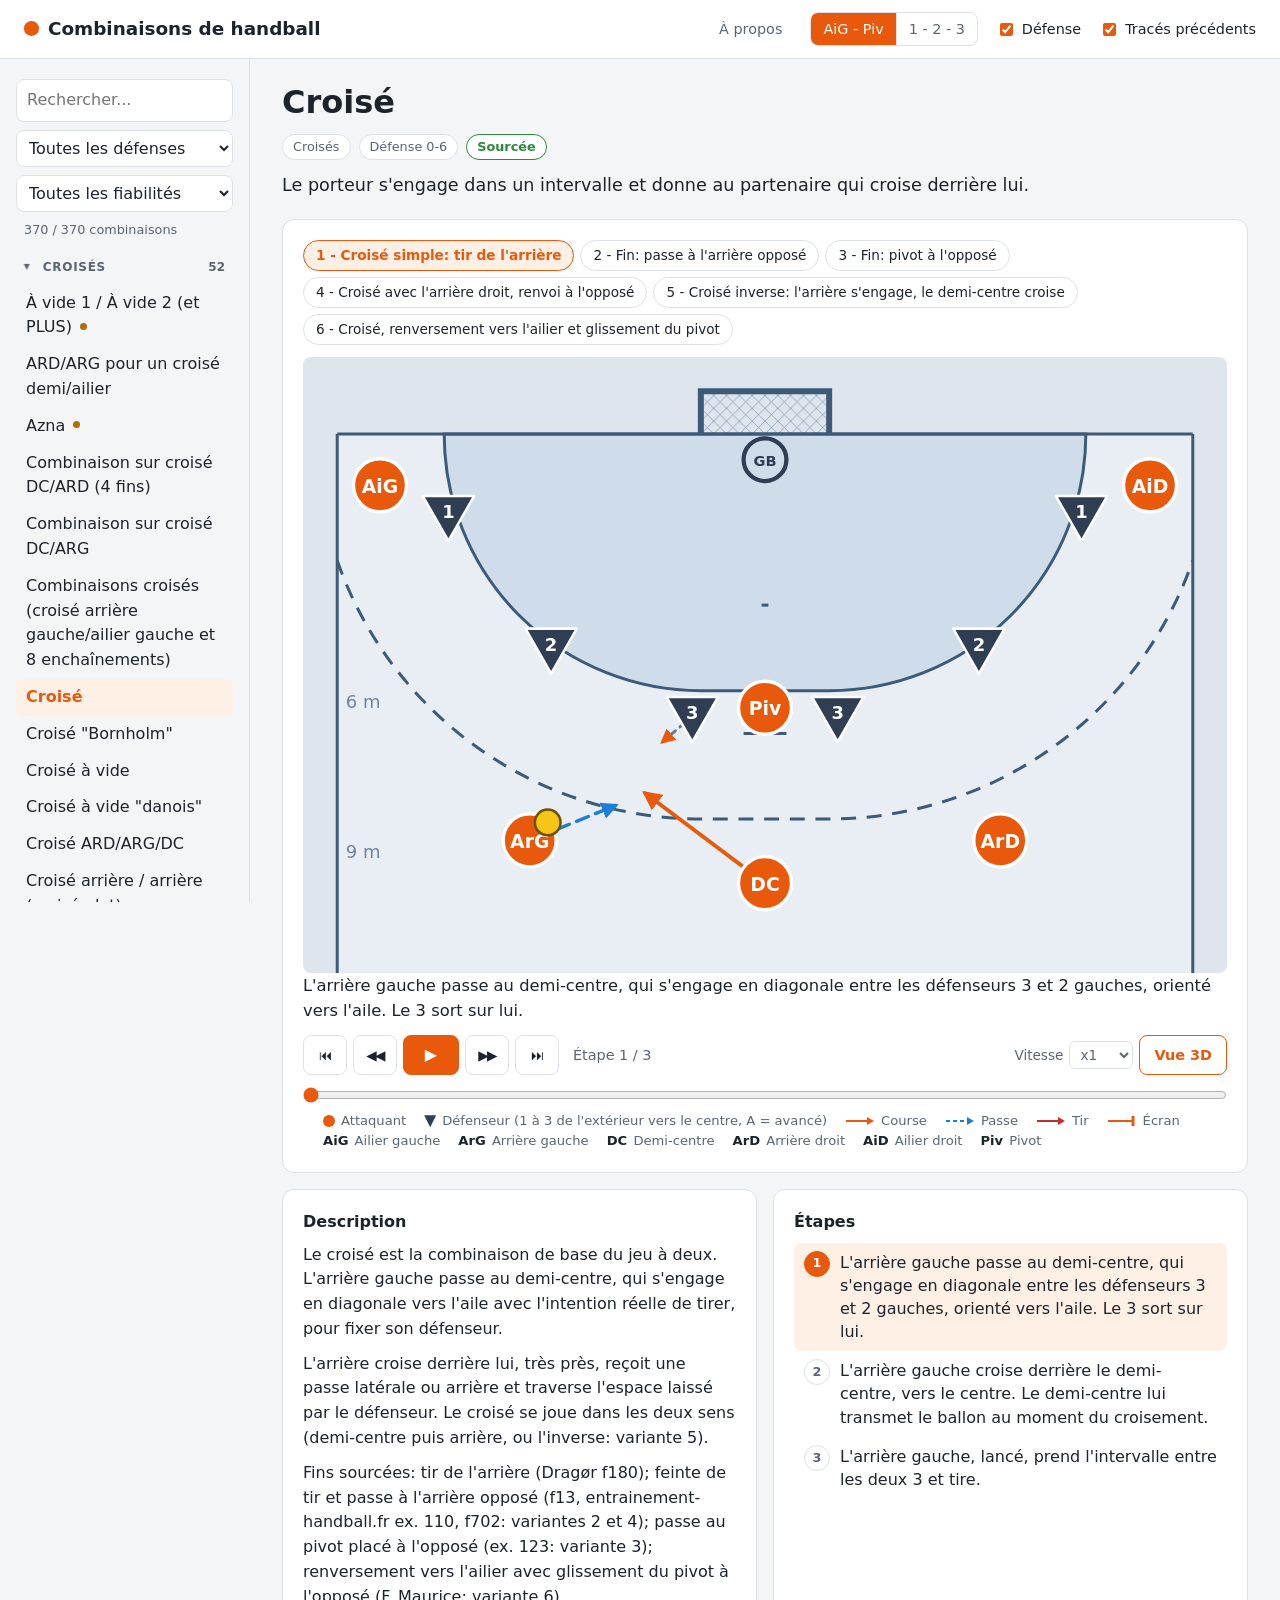
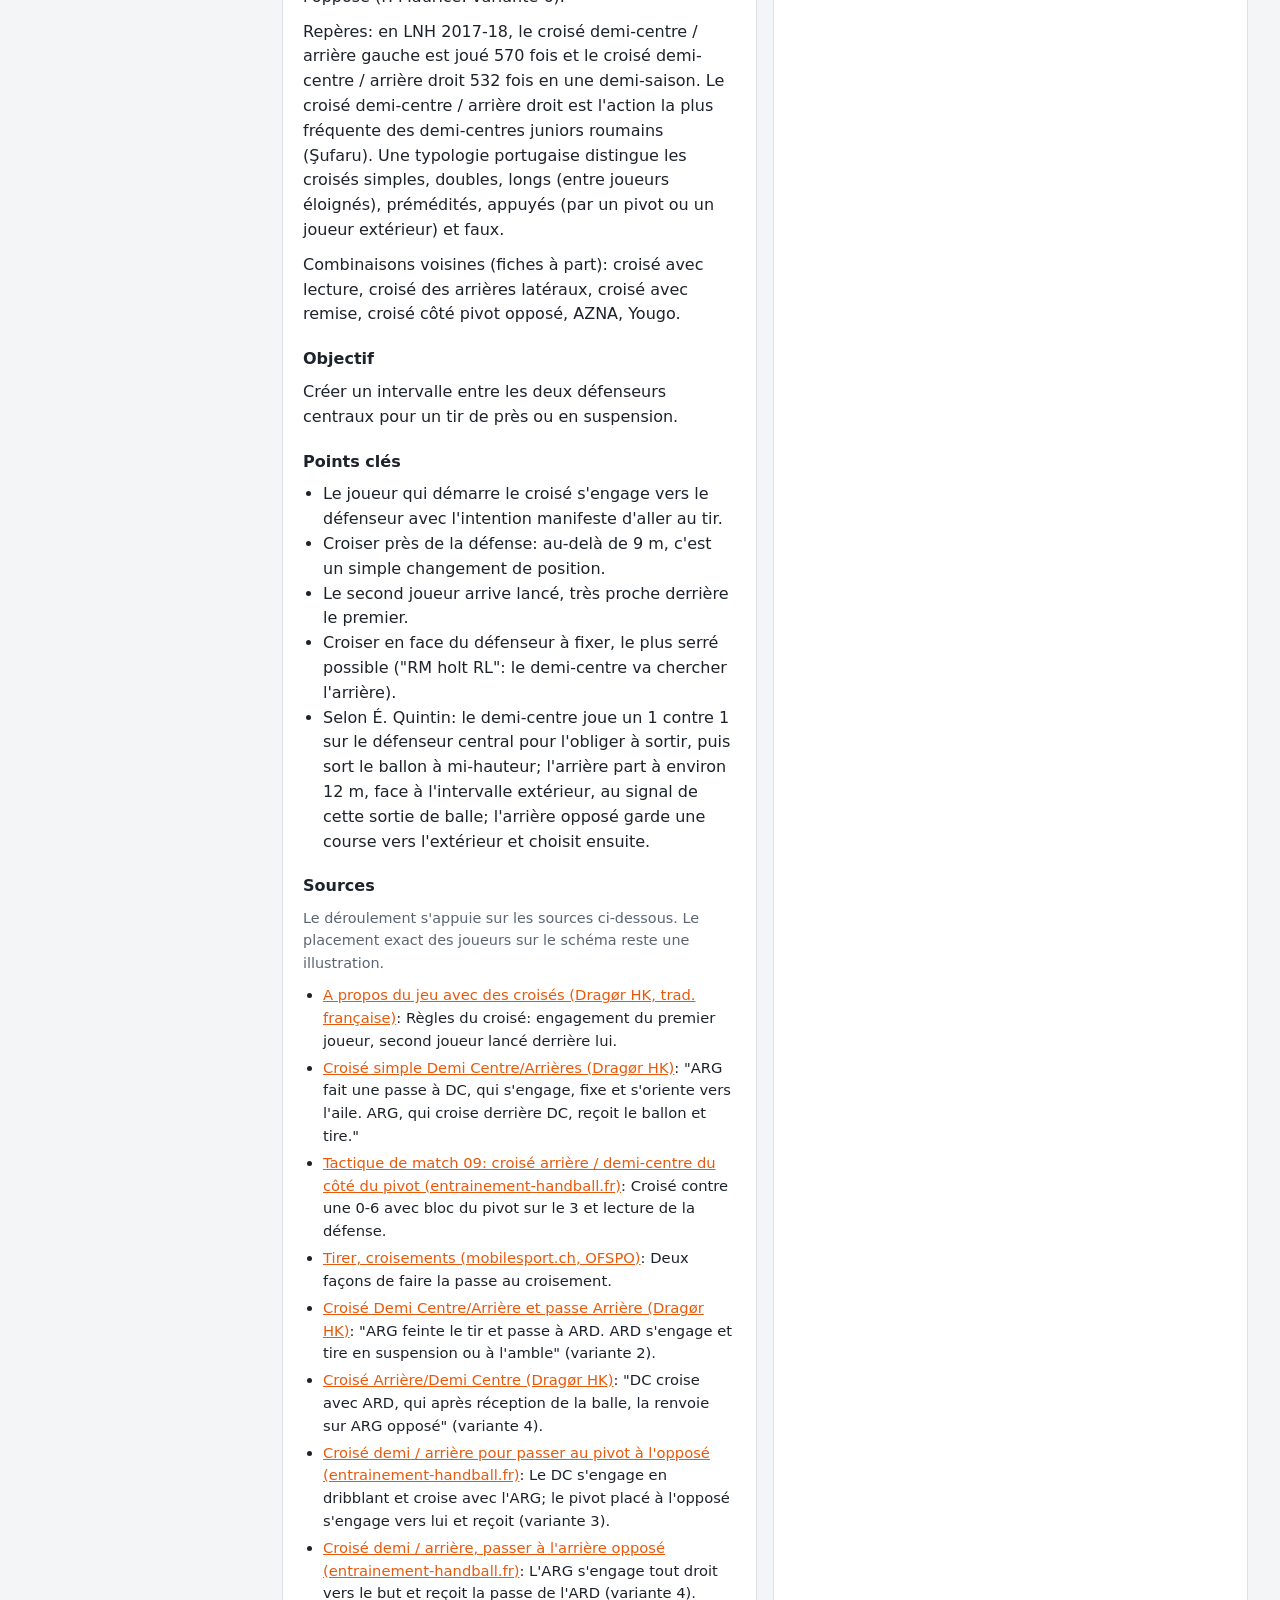
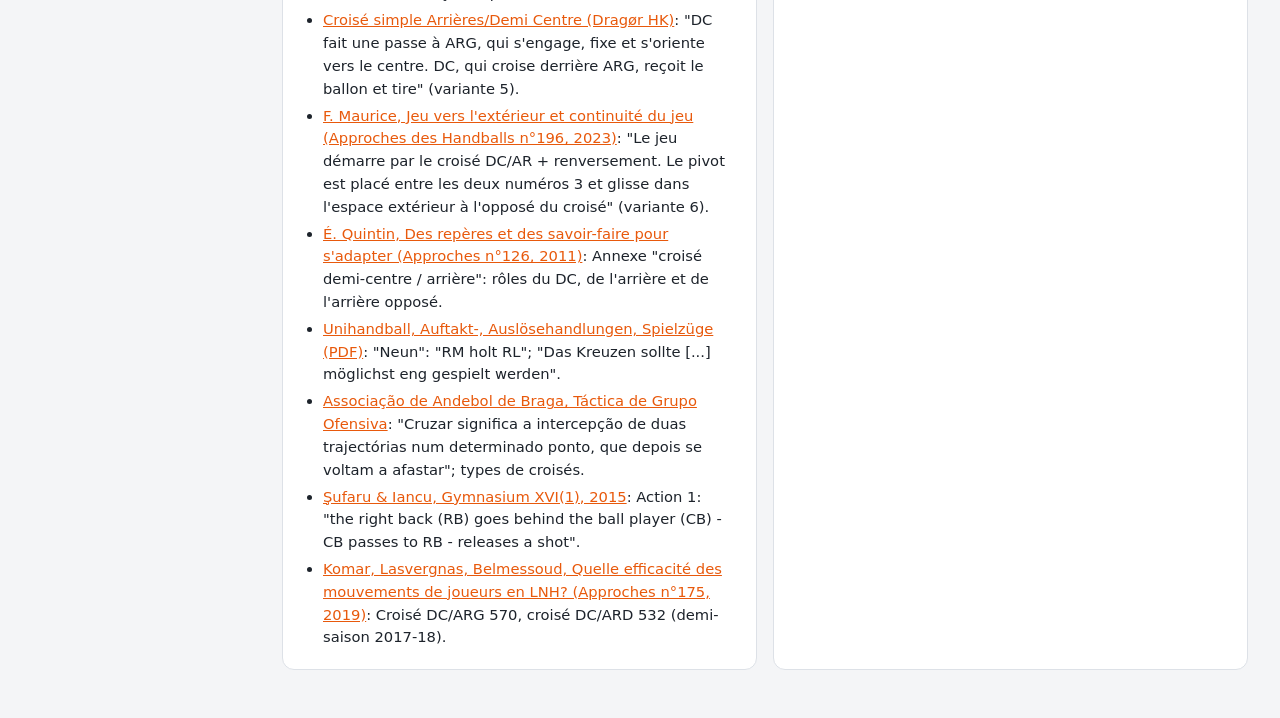
==== commit 329a4d6f: "Vue 3D accessible depuis chaque fiche, joueurs animés - bouton "Vue 3D" sous le schéma, vers la comb" ====
--- a/index.html
+++ b/index.html
@@ -14,9 +14,9 @@
       <svg viewBox="0 0 20 20" aria-hidden="true"><path d="M3 5h14M3 10h14M3 15h14"/></svg>
       Combinaisons
     </button>
-    <h1><a href="./">Combinaisons de handball</a></h1>
+    <h1><a href="./" data-route="">Combinaisons de handball</a></h1>
     <div class="options">
-      <a class="lien-a-propos" href="#a-propos">À propos</a>
+      <a class="lien-a-propos" href="#a-propos" data-route="a-propos">À propos</a>
       <div class="bascule" role="group" aria-label="Libellés des joueurs">
         <button type="button" data-libelles="postes">AiG - Piv</button>
         <button type="button" data-libelles="numeros">1 - 2 - 3</button>
@@ -46,7 +46,7 @@
       </select>
       <p id="compteur-liste" class="compteur-liste"></p>
       <div id="liste"></div>
-      <a class="lien-a-propos-menu" href="#a-propos">À propos du site</a>
+      <a class="lien-a-propos-menu" href="#a-propos" data-route="a-propos">À propos du site</a>
     </nav>
 
     <main class="contenu">
@@ -77,6 +77,7 @@
               <option value="2">x2</option>
             </select>
           </label>
+          <a id="lien-3d" class="bouton-3d" href="3d.html" title="Voir la combinaison en 3D, avec une caméra libre">Vue 3D</a>
         </div>
         <input type="range" id="curseur" min="0" max="1" step="0.001" value="0" aria-label="Position dans l'animation">
         <ul class="legende">
@@ -135,6 +136,7 @@
             <li>Flèche pleine: course. Flèche en tirets bleus: passe. Flèche rouge: tir. Trait en T au bout d'une course: écran ou bloc.</li>
             <li>Les commandes sous le schéma permettent de lire, de mettre en pause, d'avancer ou de reculer d'une étape, et le curseur de rembobiner. Au clavier: Espace, flèche gauche et flèche droite. Cliquer sur une étape de la liste la rejoue.</li>
             <li>Les joueurs exclus (supériorité ou infériorité numérique) ne sont pas affichés.</li>
+            <li>Le bouton "Vue 3D" montre la même combinaison sur un terrain en 3D. La caméra se tourne en glissant, se rapproche à la molette ou en pinçant, et propose des vues toutes prêtes (derrière l'attaque, de dessus, depuis le but, de côté). Elle peut suivre le ballon ou un joueur: il suffit de cliquer dessus. Les gestes (course, passe, réception, tir, écran) sont une illustration déduite du schéma.</li>
           </ul>
         </section>
 
@@ -187,6 +189,7 @@
   </div>
 
   <script src="js/config.js"></script>
+  <script src="js/timeline.js"></script>
   <script src="js/combinaisons.js"></script>
   <!-- Lots supplémentaires: chaque fichier fait window.COMBINAISONS.push(...) -->
   <script src="js/donnees/lot-1a.js"></script>
--- a/css/style.css
+++ b/css/style.css
@@ -329,6 +329,19 @@
 .compteur { margin-left: 8px; color: var(--texte-doux); font-variant-numeric: tabular-nums; font-size: 0.9rem; }
 .vitesse { margin-left: auto; font-size: 0.85rem; color: var(--texte-doux); display: inline-flex; align-items: center; gap: 6px; }
 .vitesse select { padding: 4px 6px; border: 1px solid var(--bordure); border-radius: 6px; background: var(--surface); }
+.bouton-3d {
+  display: inline-flex;
+  align-items: center;
+  height: 40px;
+  padding: 0 14px;
+  border: 1px solid var(--accent);
+  border-radius: 8px;
+  color: var(--accent);
+  font-weight: 600;
+  font-size: 0.9rem;
+  text-decoration: none;
+}
+.bouton-3d:hover { background: var(--accent-doux); }
 
 #curseur { width: 100%; margin: 12px 0 4px; accent-color: var(--accent); }
 
@@ -537,6 +550,7 @@
   .carte:not(.schema-carte) { padding: 16px; }
   .etapes button { min-height: 44px; }
   .vitesse select { min-height: 40px; }
+  .bouton-3d { height: 44px; }
   .stats { grid-template-columns: repeat(2, minmax(0, 1fr)); }
   .a-propos .domaines { grid-template-columns: minmax(0, 1fr); }
 }
